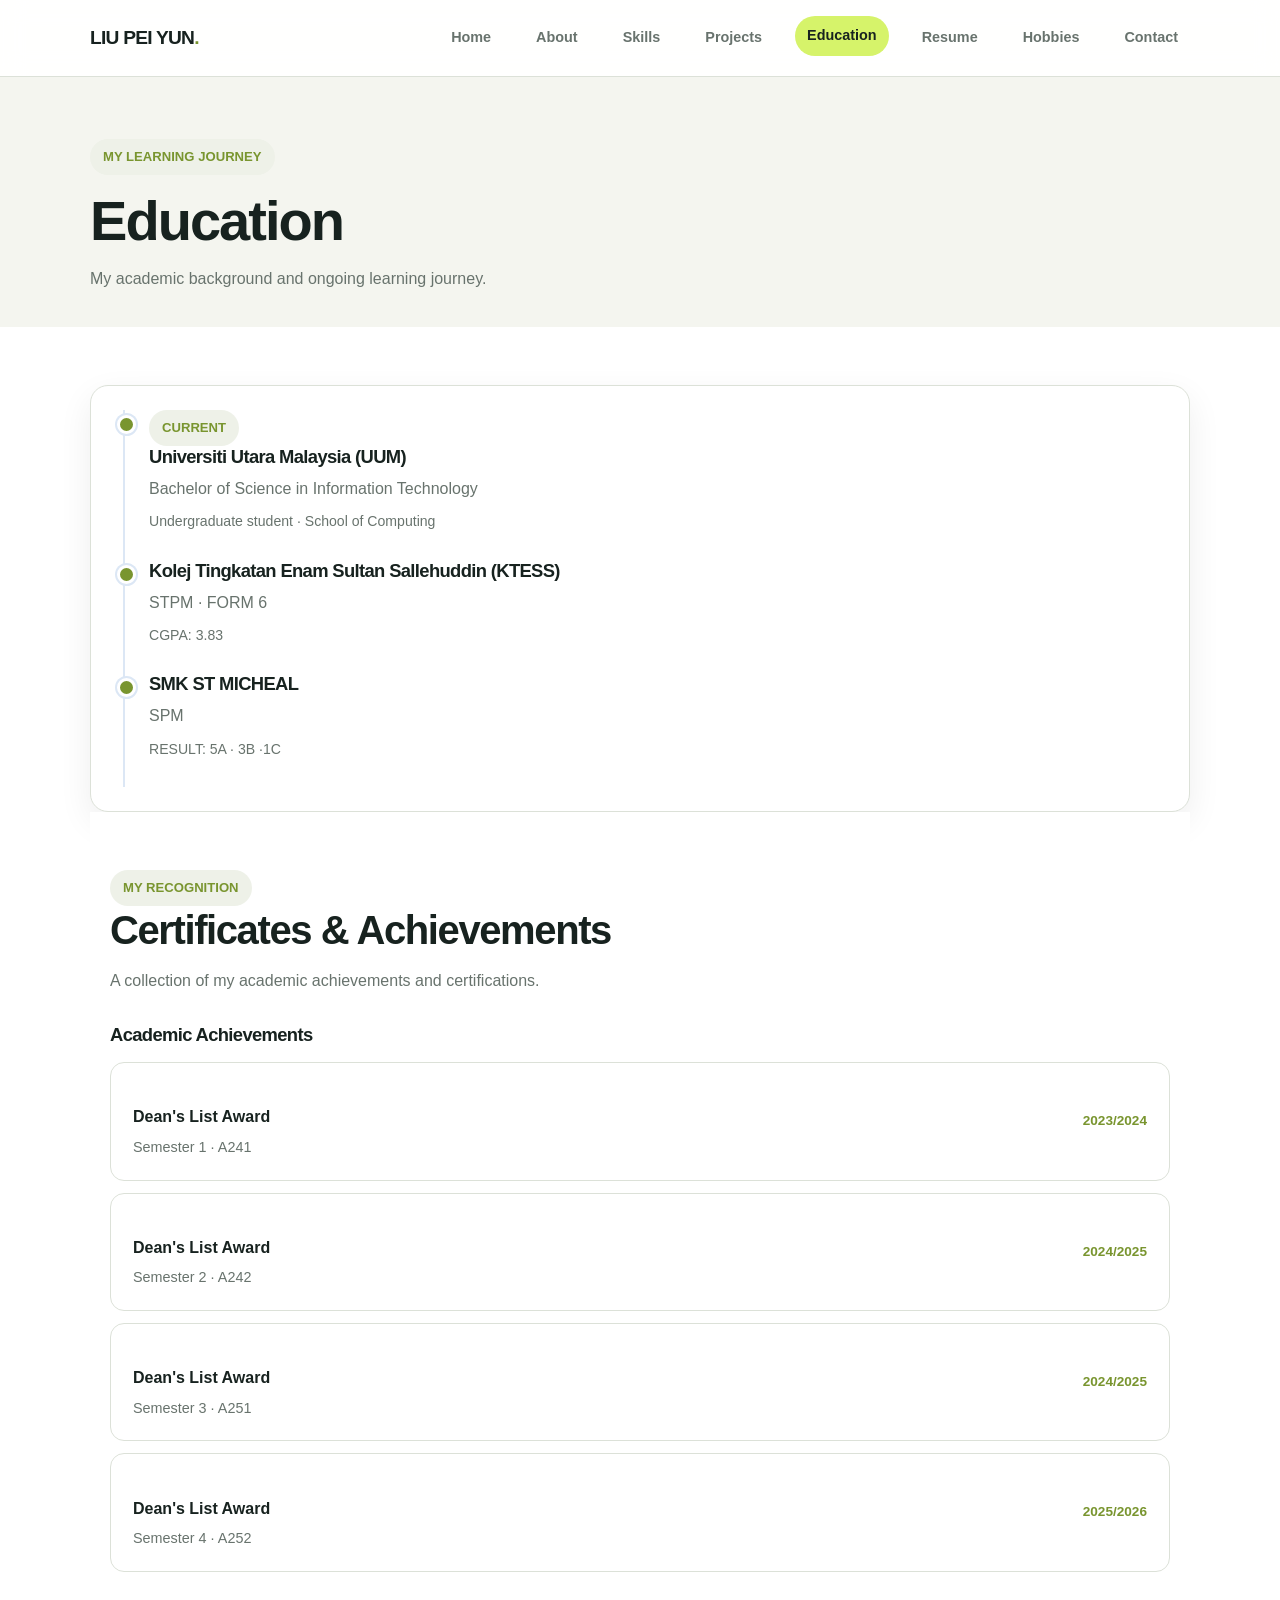
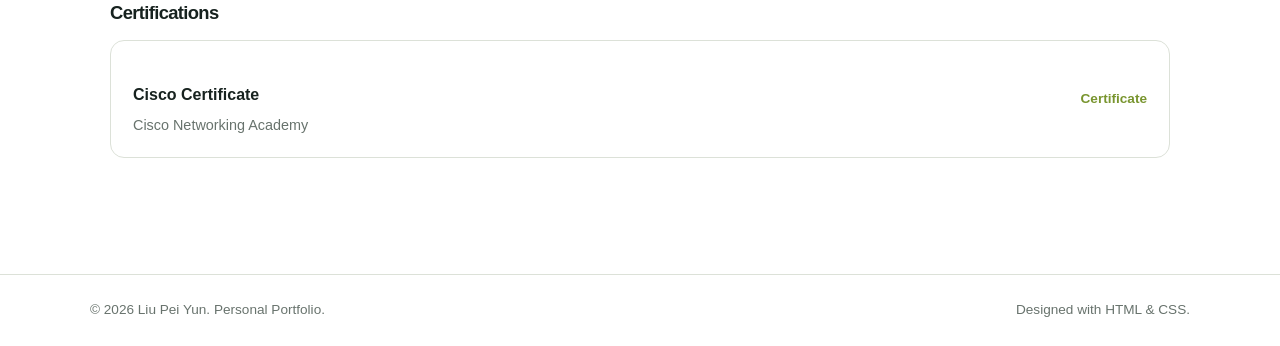
==== education.html @ df92136c "Initial resume site" ====
<!DOCTYPE html>
<html lang="en">

<head>
  <meta charset="UTF-8">
  <meta name="viewport" content="width=device-width, initial-scale=1.0">
  <meta name="description" content="Personal IT portfolio of Liu Pei Yun.">
  <title>Education | Liu Pei Yun</title>
  <link rel="stylesheet" href="style.css">
</head>

<body>
  <header class="site-header">
    <div class="container nav-wrap">
      <a class="brand" href="index.html">LIU PEI YUN<span>.</span></a>
      <button class="menu-toggle" aria-label="Toggle navigation"
        onclick="document.querySelector('.nav-links').classList.toggle('open')">☰</button>
      <nav class="nav-links" aria-label="Main navigation">
        <a href="index.html" class="">Home</a>
        <a href="about.html" class="">About</a>
        <a href="skills.html" class="">Skills</a>
        <a href="projects.html" class="">Projects</a>
        <a href="education.html" class="active">Education</a>
        <a href="resume.html" class="">Resume</a>
        <a href="hobbies.html" class="">Hobbies</a>
        <a href="contact.html" class="">Contact</a>
      </nav>
    </div>
  </header>
  <main>

    <section class="page-hero">
      <div class="container">
        <span class="eyebrow">MY LEARNING JOURNEY</span>
        <h1>Education</h1>
        <p>My academic background and ongoing learning journey.</p>
      </div>
    </section>
    <section class="section section-white">
      <div class="container">
        <div class="card">
          <div class="timeline">
            <div class="timeline-item">
              <span class="eyebrow">CURRENT</span>
              <h3>Universiti Utara Malaysia (UUM)</h3>
              <p class="muted">Bachelor of Science in Information Technology</p>
              <p class="small muted">Undergraduate student · School of Computing</p>
            </div>
            <div class="timeline-item">
              <h3>Kolej Tingkatan Enam Sultan Sallehuddin (KTESS)</h3>
              <p class="muted">STPM · FORM 6</p>
              <p class="small muted">CGPA: 3.83</p>
            </div>
            <div class="timeline-item">
              <h3>SMK ST MICHEAL</h3>
              <p class="muted">SPM</p>
              <p class="small muted">RESULT: 5A · 3B ·1C</p>
            </div>
          </div>
        </div>
        <section class="section section-white" id="certificates">
          <div class="container">
            <div class="section-heading">
              <div>
                <span class="eyebrow">MY RECOGNITION</span>
                <h2>Certificates & Achievements</h2>
                <p class="section-description">
                  A collection of my academic achievements and certifications.
                </p>
              </div>
            </div>

            <div class="achievement-group">
              <h3>Academic Achievements</h3>

              <div class="achievement-list">
                <div class="achievement-item">
                  <div>
                    <h4>Dean's List Award</h4>
                    <p>Semester 1 · A241</p>
                  </div>
                  <span>2023/2024</span>
                </div>

                <div class="achievement-item">
                  <div>
                    <h4>Dean's List Award</h4>
                    <p>Semester 2 · A242</p>
                  </div>
                  <span>2024/2025</span>
                </div>

                <div class="achievement-item">
                  <div>
                    <h4>Dean's List Award</h4>
                    <p>Semester 3 · A251</p>
                  </div>
                  <span>2024/2025</span>
                </div>

                <div class="achievement-item">
                  <div>
                    <h4>Dean's List Award</h4>
                    <p>Semester 4 · A252</p>
                  </div>
                  <span>2025/2026</span>
                </div>
              </div>
            </div>

            <div class="achievement-group">
              <h3>Certifications</h3>

              <div class="achievement-list">
                <div class="achievement-item">
                  <div>
                    <h4>Cisco Certificate</h4>
                    <p>Cisco Networking Academy</p>
                  </div>
                  <span>Certificate</span>
                </div>
              </div>
            </div>

          </div>
        </section>
      </div>
    </section>

  </main>
  <footer class="site-footer">
    <div class="container footer-wrap">
      <span>© 2026 Liu Pei Yun. Personal Portfolio.</span>
      <span>Designed with HTML &amp; CSS.</span>
    </div>
  </footer>
</body>

</html>
---- style.css ----
:root {
  --navy: #17221f;
  --blue: #79952f;
  --blue-soft: #eef1e8;
  --ink: #17221f;
  --muted: #68736d;
  --line: #dce1d8;
  --surface: #ffffff;
  --page: #f4f5ef;
  --radius: 18px;
  --shadow: 0 12px 34px rgba(23, 34, 31, .07);
}


* {
  box-sizing: border-box;
}

html {
  scroll-behavior: smooth;
}

body {
  margin: 0;
  background: var(--page);
  color: var(--ink);
  font-family: Inter, "Segoe UI", Arial, sans-serif;
  line-height: 1.65;
}

a {
  color: inherit;
  text-decoration: none;
}

img {
  max-width: 100%;
  display: block;
}

.container {
  width: min(1100px, calc(100% - 40px));
  margin: 0 auto;
}

.site-header {
  position: sticky;
  top: 0;
  z-index: 10;
  background: rgba(255, 255, 255, .94);
  backdrop-filter: blur(12px);
  border-bottom: 1px solid var(--line);
}

.nav-wrap {
  min-height: 76px;
  display: flex;
  align-items: center;
  justify-content: space-between;
  gap: 24px;
}

.brand {
  font-weight: 800;
  letter-spacing: -.04em;
  font-size: 1.2rem;
  color: var(--navy);
}

.brand span {
  color: var(--blue);
}

.nav-links {
  display: flex;
  align-items: center;
  gap: 21px;
  flex-wrap: wrap;
}

.nav-links a {
  color: var(--muted);
  font-size: .9rem;
  font-weight: 600;
  padding: 8px 12px;
  border-radius: 999px;
  transition: all .25s ease;
}

.nav-links a:hover,
.nav-links a.active {
  color: var(--ink);
  background-color: #d6f36a;
  transform: translateY(-2px);
}


.menu-toggle {
  display: none;
  border: 1px solid var(--line);
  background: white;
  border-radius: 10px;
  padding: 8px 12px;
  color: var(--navy);
}

main {
  min-height: calc(100vh - 150px);
}

.hero {
  padding: 82px 0 66px;
}

.hero-grid {
  display: grid;
  grid-template-columns: 1.35fr .8fr;
  gap: 55px;
  align-items: center;
}

.eyebrow {
  display: inline-flex;
  align-items: center;
  gap: 8px;
  color: var(--blue);
  background: var(--blue-soft);
  padding: 7px 13px;
  border-radius: 99px;
  font-size: .82rem;
  font-weight: 700;
}

h1,
h2,
h3 {
  line-height: 1.2;
  letter-spacing: -.035em;
  color: var(--navy);
}

h1 {
  font-size: clamp(2.5rem, 6vw, 4.5rem);
  margin: 20px 0 16px;
}

h2 {
  font-size: clamp(1.8rem, 4vw, 2.5rem);
  margin: 0 0 14px;
}

h3 {
  font-size: 1.15rem;
  margin: 0 0 8px;
}

.lead {
  color: var(--muted);
  font-size: 1.12rem;
  max-width: 650px;
}

.hero-actions {
  display: flex;
  flex-wrap: wrap;
  gap: 12px;
  margin-top: 28px;
}

.btn {
  display: inline-flex;
  justify-content: center;
  align-items: center;
  padding: 12px 19px;
  border-radius: 11px;
  font-weight: 700;
  font-size: .93rem;
  border: 1px solid transparent;
  transition: transform .2s, box-shadow .2s;
}

.btn:hover {
  transform: translateY(-2px);
  box-shadow: var(--shadow);
}

.btn-primary {
  background: var(--blue);
  color: white;
}

.btn-secondary {
  background: white;
  color: var(--navy);
  border-color: var(--line);
}


.profile-placeholder {
  min-height: 330px;
  border-radius: 28px;
  /*background: linear-gradient(145deg, #e9f1fc, #d5e5f8);*/
  display: grid;
  place-items: center;
  color: var(--navy);
  text-align: center;
  padding: 25px;
}


.profile-placeholder img {
  width: 300px;
  height: 300px;
  object-fit: cover;
  object-position: center 25%;
  border-radius: 50%;
  border: 5px solid #ffffff;
  outline: 3px solid #d6f36a;
  box-shadow: 0 8px 25px rgba(23, 34, 31, .12);
}

/* Hero additional details */

.hero-tags {
  display: flex;
  flex-wrap: wrap;
  gap: 10px;
  margin-top: 28px;
}

.hero-tags span {
  background: #eef1e8;
  color: #59664c;
  padding: 8px 14px;
  border-radius: 20px;
  font-size: .82rem;
  font-weight: 600;
}

.profile-placeholder {
  position: relative;
  isolation: isolate;
}

.profile-decoration {
  position: absolute;
  width: 280px;
  height: 280px;
  border-radius: 50%;
  background: #eef1e8;
  top: 50%;
  left: 50%;
  transform: translate(-50%, -50%);
  z-index: -1;
}

.profile-badge {
  position: absolute;
  top: 12%;
  right: -10px;
  display: flex;
  align-items: center;
  gap: 8px;
  background: #d6f36a;
  color: #17221f;
  padding: 10px 16px;
  border-radius: 30px;
  font-size: .75rem;
  font-weight: 700;
  box-shadow: 0 5px 15px rgba(23, 34, 31, .08);
}

.badge-dot {
  width: 8px;
  height: 8px;
  background: #17221f;
  border-radius: 50%;
}

.profile-note {
  position: absolute;
  bottom: 8%;
  left: -25px;
  display: flex;
  flex-direction: column;
  gap: 5px;
  background: #ffffff;
  padding: 14px 18px;
  border-radius: 14px;
  box-shadow: 0 8px 25px rgba(23, 34, 31, .10);
}

.profile-note strong {
  color: #17221f;
  font-size: .9rem;
}

.profile-note span {
  color: #68736d;
  font-size: .75rem;
}


.section {
  padding: 58px 0;
}

.section-white {
  background: white;
}

.section-heading {
  display: flex;
  justify-content: space-between;
  align-items: end;
  gap: 20px;
  margin-bottom: 26px;
}

.section-heading p {
  color: var(--muted);
  margin: 0;
  max-width: 560px;
}

.grid-2 {
  display: grid;
  grid-template-columns: repeat(2, 1fr);
  gap: 20px;
}

.grid-3 {
  display: grid;
  grid-template-columns: repeat(3, 1fr);
  gap: 20px;
}

/*
.card {
  background: var(--surface);
  border: 1px solid var(--line);
  border-radius: var(--radius);
  padding: 24px;
  box-shadow: 0 5px 18px rgba(25, 55, 95, .025);
}*/
.card {
  background: #ffffff;
  border: 1px solid var(--line);
  border-radius: var(--radius);
  padding: 24px;
  box-shadow: var(--shadow);
}

.card p {
  color: var(--muted);
  margin: 8px 0 0;
}

.project-visual {
  height: 155px;
  border-radius: 13px;
  margin-bottom: 18px;
  display: grid;
  place-items: center;
  background: linear-gradient(135deg, #eaf2fc, #dce9f8);
  color: var(--navy);
  font-weight: 800;
  font-size: 1.25rem;
}

.tags {
  display: flex;
  flex-wrap: wrap;
  gap: 8px;
  margin-top: 16px;
}

.tag {
  display: inline-block;
  background: #eef1e8;
  color: #59664c;
  border-radius: 99px;
  padding: 5px 10px;
  font-size: .78rem;
  font-weight: 650;
}

.page-hero {
  padding: 62px 0 35px;
}

.page-hero h1 {
  font-size: clamp(2.3rem, 5vw, 3.5rem);
  margin: 12px 0;
}

.page-hero p {
  color: var(--muted);
  max-width: 690px;
  margin: 0;
}

.info-list {
  padding-left: 20px;
  color: var(--muted);
}

.info-list li {
  margin: 8px 0;
}

.skill-group h3 {
  margin-bottom: 13px;
}

.timeline {
  border-left: 2px solid #dce7f5;
  padding-left: 24px;
  margin-left: 8px;
}

.timeline-item {
  position: relative;
  padding: 0 0 26px;
}

.timeline-item::before {
  content: "";
  position: absolute;
  left: -32px;
  top: 5px;
  width: 13px;
  height: 13px;
  background: var(--blue);
  border: 3px solid white;
  border-radius: 50%;
  box-shadow: 0 0 0 2px #dce7f5;
}

.muted {
  color: var(--muted);
}

.small {
  font-size: .88rem;
}

.contact-link {
  color: var(--blue);
  font-weight: 700;
  overflow-wrap: anywhere;
}

.form-grid {
  display: grid;
  gap: 14px;
}

label {
  font-weight: 700;
  font-size: .9rem;
  display: block;
  margin-bottom: 6px;
}

input,
textarea {
  width: 100%;
  padding: 12px 14px;
  border: 1px solid var(--line);
  border-radius: 10px;
  font: inherit;
  background: white;
}

textarea {
  min-height: 130px;
  resize: vertical;
}

.site-footer {
  border-top: 1px solid var(--line);
  background: white;
  padding: 24px 0;
  color: var(--muted);
  font-size: .85rem;
}

.footer-wrap {
  display: flex;
  justify-content: space-between;
  gap: 15px;
  flex-wrap: wrap;
}

.notice {
  background: #fff8e8;
  border: 1px solid #f2e2b8;
  color: #775b20;
  padding: 14px 16px;
  border-radius: 12px;
  font-size: .9rem;
}

@media (max-width: 850px) {
  .nav-wrap {
    min-height: 68px;
  }

  .menu-toggle {
    display: block;
  }

  .nav-links {
    display: none;
    position: absolute;
    top: 68px;
    left: 0;
    right: 0;
    padding: 18px 24px;
    background: white;
    border-bottom: 1px solid var(--line);
    flex-direction: column;
    align-items: flex-start;
  }

  .nav-links.open {
    display: flex;
  }

  .hero-grid {
    grid-template-columns: 1fr;
    gap: 30px;
  }

  .profile-placeholder {
    min-height: 240px;
  }

  .grid-3 {
    grid-template-columns: repeat(2, 1fr);
  }
}

@media (max-width: 600px) {
  .container {
    width: min(100% - 30px, 1100px);
  }

  .hero {
    padding: 55px 0 42px;
  }

  .section {
    padding: 42px 0;
  }

  .grid-2,
  .grid-3 {
    grid-template-columns: 1fr;
  }

  .section-heading {
    display: block;
  }
}


/* ==============================
   HOME PAGE ADDITIONAL STYLES
============================== */

/* Hero name */
.hero-name {
  color: #68736d;
}

/* Hero tags */
.hero-tags {
  display: flex;
  flex-wrap: wrap;
  gap: 10px;
  margin-top: 28px;
}

.hero-tags span {
  background: #eef1e8;
  color: #59664c;
  padding: 8px 14px;
  border-radius: 20px;
  font-size: .82rem;
  font-weight: 600;
}

/* Profile decoration */
.profile-placeholder {
  position: relative;
  isolation: isolate;
}

.profile-decoration {
  position: absolute;
  width: 280px;
  height: 280px;
  border-radius: 50%;
  background: #eef1e8;
  top: 50%;
  left: 50%;
  transform: translate(-50%, -50%);
  z-index: -1;
}

.profile-placeholder img {
  width: 220px;
  height: 220px;
  object-fit: cover;
  object-position: center 20%;
  border-radius: 50%;
  border: 5px solid #ffffff;
  outline: 3px solid #d6f36a;
  box-shadow: 0 8px 25px rgba(23, 34, 31, .12);
}

.profile-badge {
  position: absolute;
  top: 12%;
  right: -10px;
  display: flex;
  align-items: center;
  gap: 8px;
  background: #d6f36a;
  color: #17221f;
  padding: 10px 16px;
  border-radius: 30px;
  font-size: .75rem;
  font-weight: 700;
  box-shadow: 0 5px 15px rgba(23, 34, 31, .08);
}

.badge-dot {
  width: 8px;
  height: 8px;
  background: #17221f;
  border-radius: 50%;
}

.profile-note {
  position: absolute;
  bottom: 8%;
  left: -25px;
  display: flex;
  flex-direction: column;
  gap: 5px;
  background: #ffffff;
  padding: 14px 18px;
  border-radius: 14px;
  box-shadow: 0 8px 25px rgba(23, 34, 31, .10);
}

.profile-note strong {
  color: #17221f;
  font-size: .9rem;
}

.profile-note span {
  color: #68736d;
  font-size: .75rem;
}

/* Section description */
.section-description {
  color: var(--muted);
  max-width: 550px;
  margin-top: 12px;
}

/* Text links */
.text-link {
  display: inline-block;
  color: #687d3d;
  font-weight: 700;
  font-size: .9rem;
  transition: color .2s, transform .2s;
}

.text-link:hover {
  color: #17221f;
  transform: translateX(4px);
}

/* Small card number */
.card-icon,
.skill-icon {
  width: 42px;
  height: 42px;
  display: flex;
  align-items: center;
  justify-content: center;
  background: #eef1e8;
  color: #79952f;
  border-radius: 12px;
  font-size: .85rem;
  font-weight: 800;
  margin-bottom: 18px;
}

/* Education preview */
.education-preview {
  display: grid;
  grid-template-columns: 110px 1fr;
  gap: 25px;
  align-items: start;
}

.education-year {
  display: flex;
  align-items: center;
  gap: 10px;
  color: #79952f;
  font-weight: 700;
  font-size: .9rem;
  padding-top: 5px;
}

.education-dot {
  width: 12px;
  height: 12px;
  border-radius: 50%;
  background: #d6f36a;
  border: 3px solid #79952f;
}

.education-card {
  background: #ffffff;
  border: 1px solid var(--line);
  border-radius: var(--radius);
  padding: 28px;
  box-shadow: var(--shadow);
}

.education-label {
  color: #79952f;
  font-size: .75rem;
  font-weight: 800;
  letter-spacing: .08em;
}

.education-card h3 {
  margin-top: 12px;
}

.education-course {
  font-weight: 700;
  margin: 8px 0;
}

/* Skills preview */
.skill-preview-card {
  min-height: 210px;
}

.skill-preview-card h3 {
  margin-bottom: 18px;
}

.tag-list {
  display: flex;
  flex-wrap: wrap;
  gap: 8px;
}

.tag {
  background: #eef1e8;
  color: #59664c;
  padding: 7px 12px;
  border-radius: 20px;
  font-size: .78rem;
  font-weight: 600;
}

/* Project preview */
.project-preview-card {
  display: flex;
  flex-direction: column;
  align-items: flex-start;
}

.project-number {
  color: #79952f;
  font-size: .75rem;
  font-weight: 800;
  letter-spacing: .08em;
  margin-bottom: 14px;
}

.project-visual {
  width: 100%;
  height: 200px;
  background: var(--blue-soft);
  border-radius: 14px;
  overflow: hidden;
  display: flex;
  align-items: center;
  justify-content: center;
}

.project-visual img {
  width: 100%;
  height: 100%;
  object-fit: cover;
  display: block;
}

.project-preview-card h3 {
  margin-bottom: 10px;
}

.project-preview-card p {
  margin-bottom: 18px;
}

.project-preview-card .tag-list {
  margin-bottom: 20px;
}

.project-preview-card .text-link {
  margin-top: auto;
}

/* Contact section */
.home-contact {
  background: #17221f;
  color: #ffffff;
  border-radius: 24px;
  padding: 55px 35px;
  text-align: center;
}

.home-contact .eyebrow {
  color: #d6f36a;
}

.home-contact h2 {
  color: #ffffff;
  margin: 18px 0;
}

.home-contact p {
  color: #dce1d8;
  max-width: 580px;
  margin: 0 auto 25px;
}

.home-contact .btn-primary {
  background: #d6f36a;
  color: #17221f;
  border: 1px solid #d6f36a;
}

/* Mobile responsive */
@media (max-width: 768px) {

  .profile-badge {
    right: 0;
  }

  .profile-note {
    left: 0;
  }

  .profile-placeholder img {
    width: 190px;
    height: 190px;
  }

  .profile-decoration {
    width: 230px;
    height: 230px;
  }

  .education-preview {
    grid-template-columns: 1fr;
    gap: 15px;
  }

  .home-contact {
    padding: 40px 22px;
  }

}

.achievement-group {
  margin-top: 30px;
}

.achievement-group h3 {
  margin-bottom: 16px;
  color: var(--ink);
}

.achievement-list {
  display: flex;
  flex-direction: column;
  gap: 12px;
}

.achievement-item {
  display: flex;
  justify-content: space-between;
  align-items: center;
  gap: 20px;
  padding: 20px 22px;
  background: var(--surface);
  border: 1px solid var(--line);
  border-radius: 14px;
  transition: all .25s ease;
}

.achievement-item:hover {
  border-color: var(--blue);
  transform: translateY(-3px);
  box-shadow: var(--shadow);
}

.achievement-item h4 {
  margin-bottom: 5px;
  color: var(--ink);
}

.achievement-item p {
  color: var(--muted);
  font-size: .9rem;
  margin: 0;
}

.achievement-item span {
  color: var(--blue);
  font-size: .85rem;
  font-weight: 600;
  white-space: nowrap;
}

@media (max-width: 600px) {
  .achievement-item {
    align-items: flex-start;
    flex-direction: column;
    gap: 8px;
  }
}

/* ==============================
   RESUME PAGE
============================== */

.resume-card {
  padding: 35px;
}

.resume-heading {
  padding-bottom: 25px;
  border-bottom: 1px solid var(--line);
}

.resume-heading h2 {
  margin-bottom: 8px;
}

.resume-block {
  margin-top: 32px;
}

.resume-block>h3 {
  margin-bottom: 18px;
  padding-bottom: 12px;
  border-bottom: 1px solid var(--line);
}

.resume-item {
  padding: 16px 0;
  border-bottom: 1px solid var(--line);
}

.resume-item:last-child {
  border-bottom: none;
}

.resume-item h4 {
  color: var(--ink);
  margin-bottom: 6px;
}

.resume-item p {
  margin-top: 5px;
}

.resume-skills {
  display: grid;
  grid-template-columns: repeat(2, 1fr);
  gap: 15px;
}

.resume-skill-item {
  padding: 20px;
  background: var(--blue-soft);
  border-radius: 14px;
}

.resume-skill-item h4 {
  color: var(--ink);
  margin-bottom: 8px;
}

.resume-skill-item p {
  color: var(--muted);
  font-size: .9rem;
  margin: 0;
  line-height: 1.7;
}

.resume-download {
  margin-top: 32px;
  padding-top: 25px;
  border-top: 1px solid var(--line);
}

@media (max-width: 600px) {
  .resume-card {
    padding: 22px;
  }

  .resume-skills {
    grid-template-columns: 1fr;
  }
}


/* ==============================
   CONTACT PAGE
============================== */

.contact-intro {
  text-align: center;
  max-width: 650px;
  margin: 0 auto 45px;
}

.contact-intro h2 {
  margin: 12px 0;
}

.contact-grid {
  display: grid;
  grid-template-columns: repeat(2, 1fr);
  gap: 22px;
}

.contact-card {
  display: flex;
  flex-direction: column;
  align-items: flex-start;
  padding: 30px;
  background: var(--surface);
  border: 1px solid var(--line);
  border-radius: var(--radius);
  text-decoration: none;
  color: var(--ink);
  transition: all .25s ease;
}

.contact-card:hover {
  transform: translateY(-6px);
  border-color: var(--blue);
  box-shadow: var(--shadow);
}

.contact-icon {
  width: 54px;
  height: 54px;
  display: flex;
  align-items: center;
  justify-content: center;
  background: var(--blue-soft);
  color: var(--blue);
  border-radius: 15px;
  margin-bottom: 22px;
}

.contact-icon svg {
  width: 26px;
  height: 26px;
}

.contact-card h3 {
  margin-bottom: 8px;
}

.contact-card p {
  color: var(--muted);
  font-size: .9rem;
  line-height: 1.7;
  margin-bottom: 20px;
}

.contact-action {
  color: var(--blue);
  font-size: .9rem;
  font-weight: 700;
  margin-top: auto;
}

@media (max-width: 768px) {
  .contact-grid {
    grid-template-columns: 1fr;
  }
}


/* ==============================
   PROJECT PAGE
============================== */

.project-card {
  display: flex;
  flex-direction: column;
}

.project-card .project-visual {
  display: flex;
  align-items: center;
  justify-content: center;
  font-size: 1.4rem;
  font-weight: 700;
  color: var(--ink);
  background: var(--blue-soft);
  margin-bottom: 22px;
}

.project-card h3 {
  margin-bottom: 12px;
}

.project-card>p {
  color: var(--muted);
  line-height: 1.7;
}

.project-card .tags {
  margin-top: 10px;
  margin-bottom: 22px;
}

.project-link {
  align-self: flex-start;
  margin-top: auto;
}
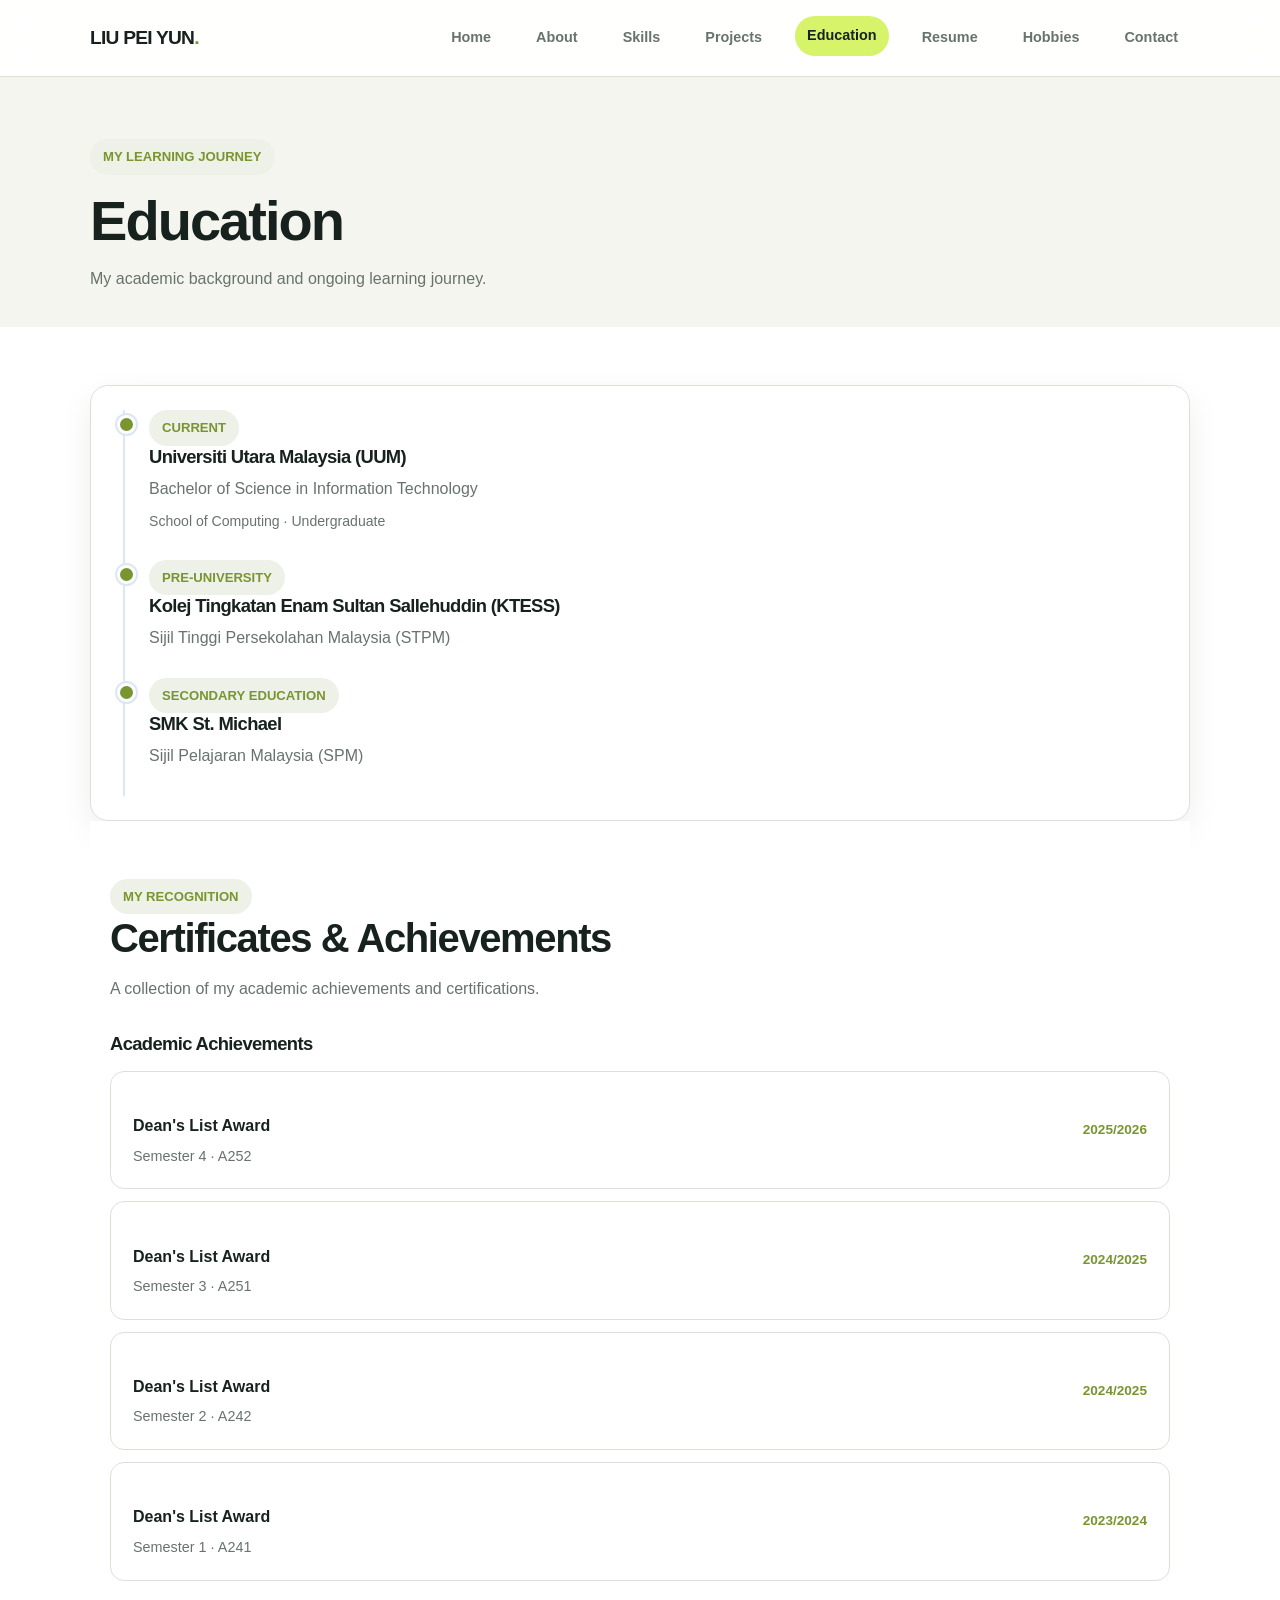
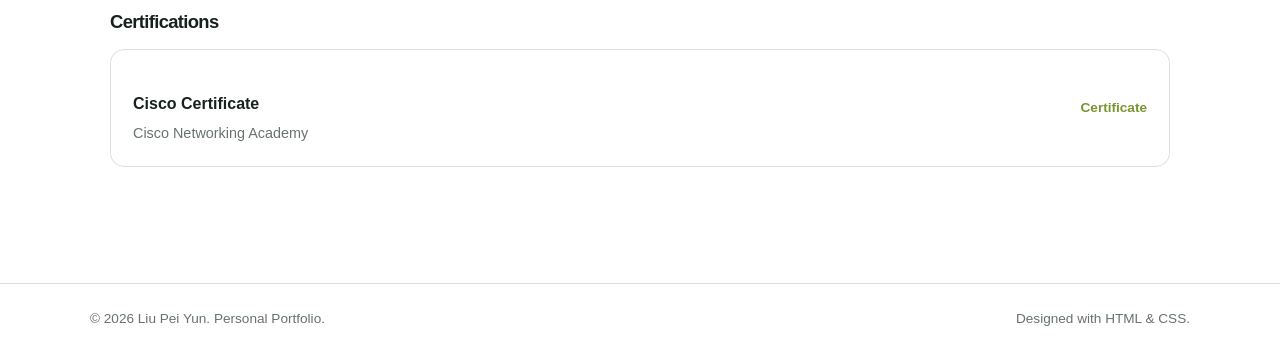
==== commit 216ead70: "Update education.html" ====
--- a/education.html
+++ b/education.html
@@ -38,26 +38,30 @@
     </section>
     <section class="section section-white">
       <div class="container">
+
         <div class="card">
           <div class="timeline">
             <div class="timeline-item">
               <span class="eyebrow">CURRENT</span>
               <h3>Universiti Utara Malaysia (UUM)</h3>
               <p class="muted">Bachelor of Science in Information Technology</p>
-              <p class="small muted">Undergraduate student · School of Computing</p>
+              <p class="small muted">School of Computing · Undergraduate</p>
             </div>
+
             <div class="timeline-item">
+              <span class="eyebrow">PRE-UNIVERSITY</span>
               <h3>Kolej Tingkatan Enam Sultan Sallehuddin (KTESS)</h3>
-              <p class="muted">STPM · FORM 6</p>
-              <p class="small muted">CGPA: 3.83</p>
+              <p class="muted">Sijil Tinggi Persekolahan Malaysia (STPM)</p>
             </div>
+
             <div class="timeline-item">
-              <h3>SMK ST MICHEAL</h3>
-              <p class="muted">SPM</p>
-              <p class="small muted">RESULT: 5A · 3B ·1C</p>
+              <span class="eyebrow">SECONDARY EDUCATION</span>
+              <h3>SMK St. Michael</h3>
+              <p class="muted">Sijil Pelajaran Malaysia (SPM)</p>
             </div>
           </div>
         </div>
+
         <section class="section section-white" id="certificates">
           <div class="container">
             <div class="section-heading">
@@ -77,11 +81,17 @@
                 <div class="achievement-item">
                   <div>
                     <h4>Dean's List Award</h4>
-                    <p>Semester 1 · A241</p>
+                    <p>Semester 4 · A252</p>
                   </div>
-                  <span>2023/2024</span>
+                  <span>2025/2026</span>
                 </div>
-
+                <div class="achievement-item">
+                  <div>
+                    <h4>Dean's List Award</h4>
+                    <p>Semester 3 · A251</p>
+                  </div>
+                  <span>2024/2025</span>
+                </div>
                 <div class="achievement-item">
                   <div>
                     <h4>Dean's List Award</h4>
@@ -93,17 +103,9 @@
                 <div class="achievement-item">
                   <div>
                     <h4>Dean's List Award</h4>
-                    <p>Semester 3 · A251</p>
+                    <p>Semester 1 · A241</p>
                   </div>
-                  <span>2024/2025</span>
-                </div>
-
-                <div class="achievement-item">
-                  <div>
-                    <h4>Dean's List Award</h4>
-                    <p>Semester 4 · A252</p>
-                  </div>
-                  <span>2025/2026</span>
+                  <span>2023/2024</span>
                 </div>
               </div>
             </div>
--- a/style.css
+++ b/style.css
@@ -199,7 +199,6 @@
 .profile-placeholder {
   min-height: 330px;
   border-radius: 28px;
-  /*background: linear-gradient(145deg, #e9f1fc, #d5e5f8);*/
   display: grid;
   place-items: center;
   color: var(--navy);
@@ -335,14 +334,7 @@
   gap: 20px;
 }
 
-/*
-.card {
-  background: var(--surface);
-  border: 1px solid var(--line);
-  border-radius: var(--radius);
-  padding: 24px;
-  box-shadow: 0 5px 18px rgba(25, 55, 95, .025);
-}*/
+
 .card {
   background: #ffffff;
   border: 1px solid var(--line);
@@ -1108,6 +1100,20 @@
   margin-top: auto;
 }
 
+/* Let's Connect Tag */
+.contact-tag {
+  display: inline-block;
+  padding: 8px 16px;
+  background-color: #D6F36A;
+  color: black;
+  border: 1px solid #3B5368;
+  border-radius: 50px;
+  font-size: 0.75rem;
+  font-weight: 700;
+  letter-spacing: 1.5px;
+  text-transform: uppercase;
+}
+
 @media (max-width: 768px) {
   .contact-grid {
     grid-template-columns: 1fr;
